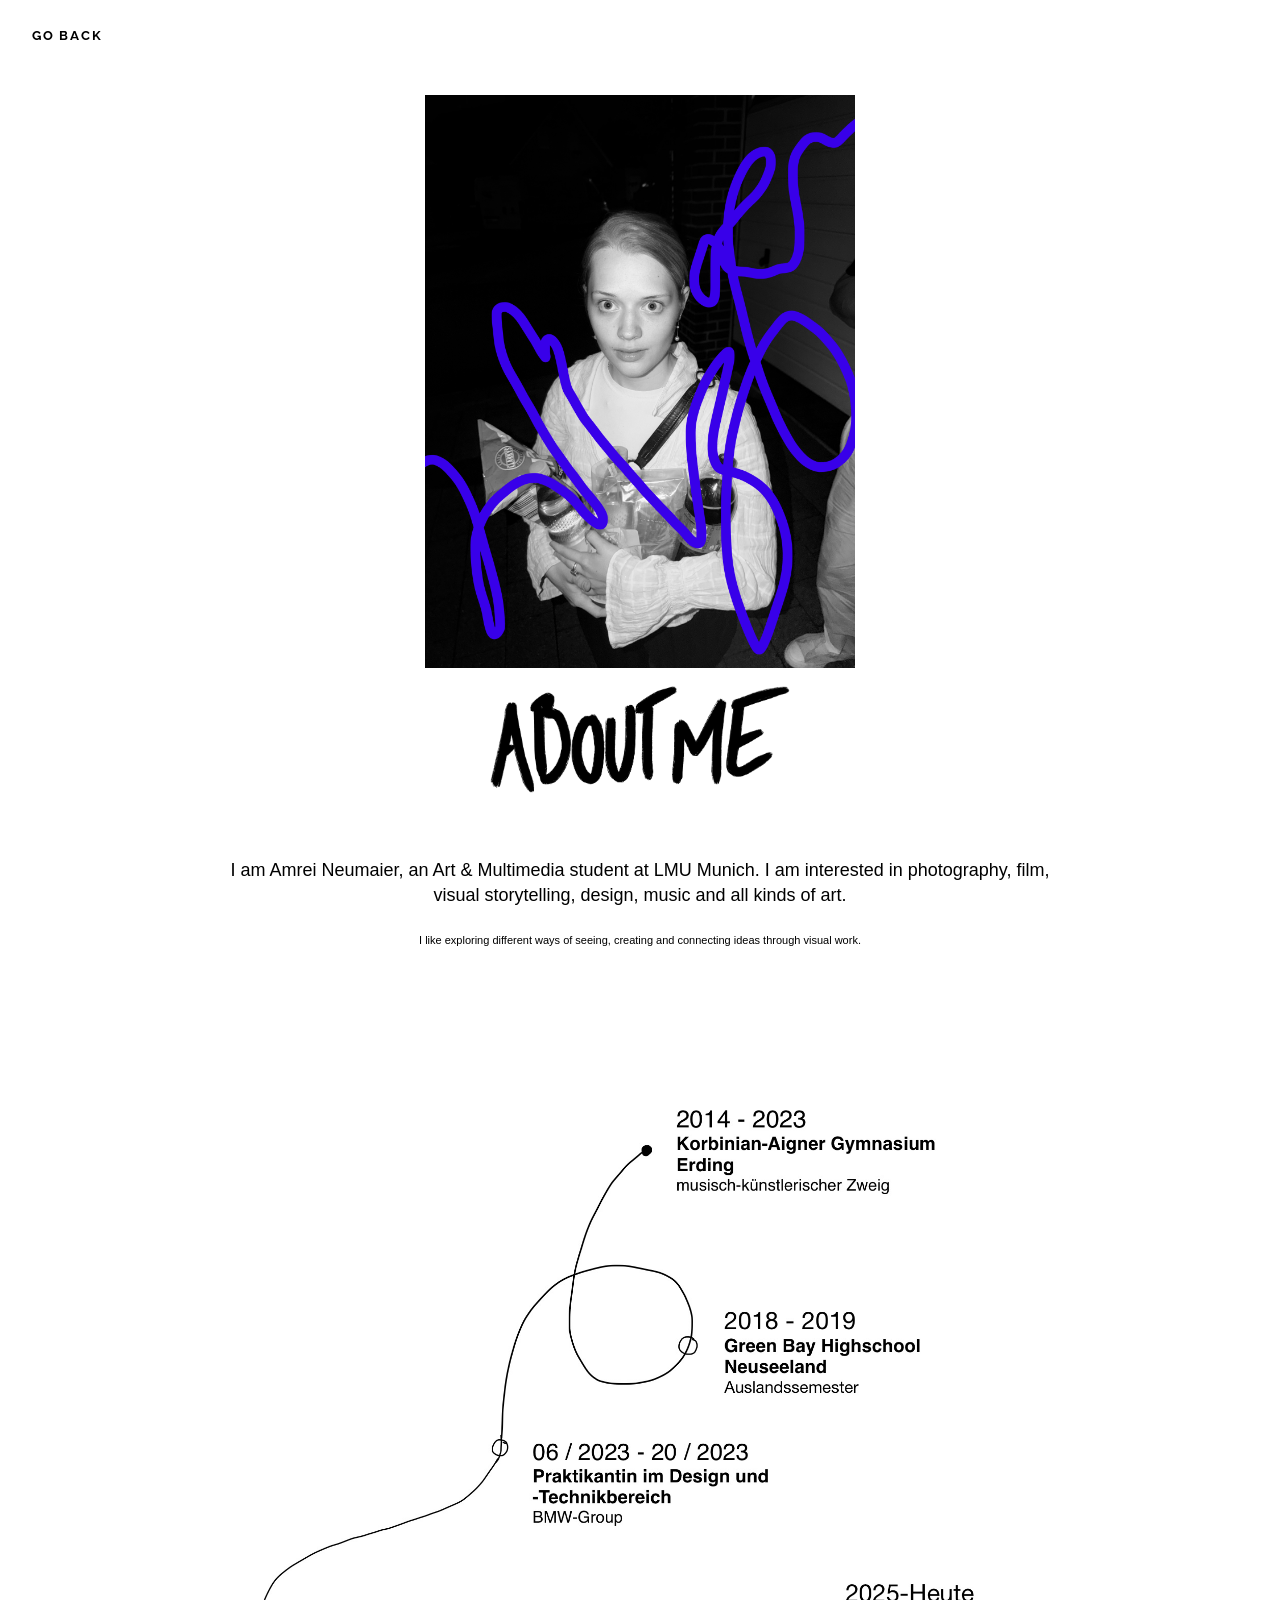
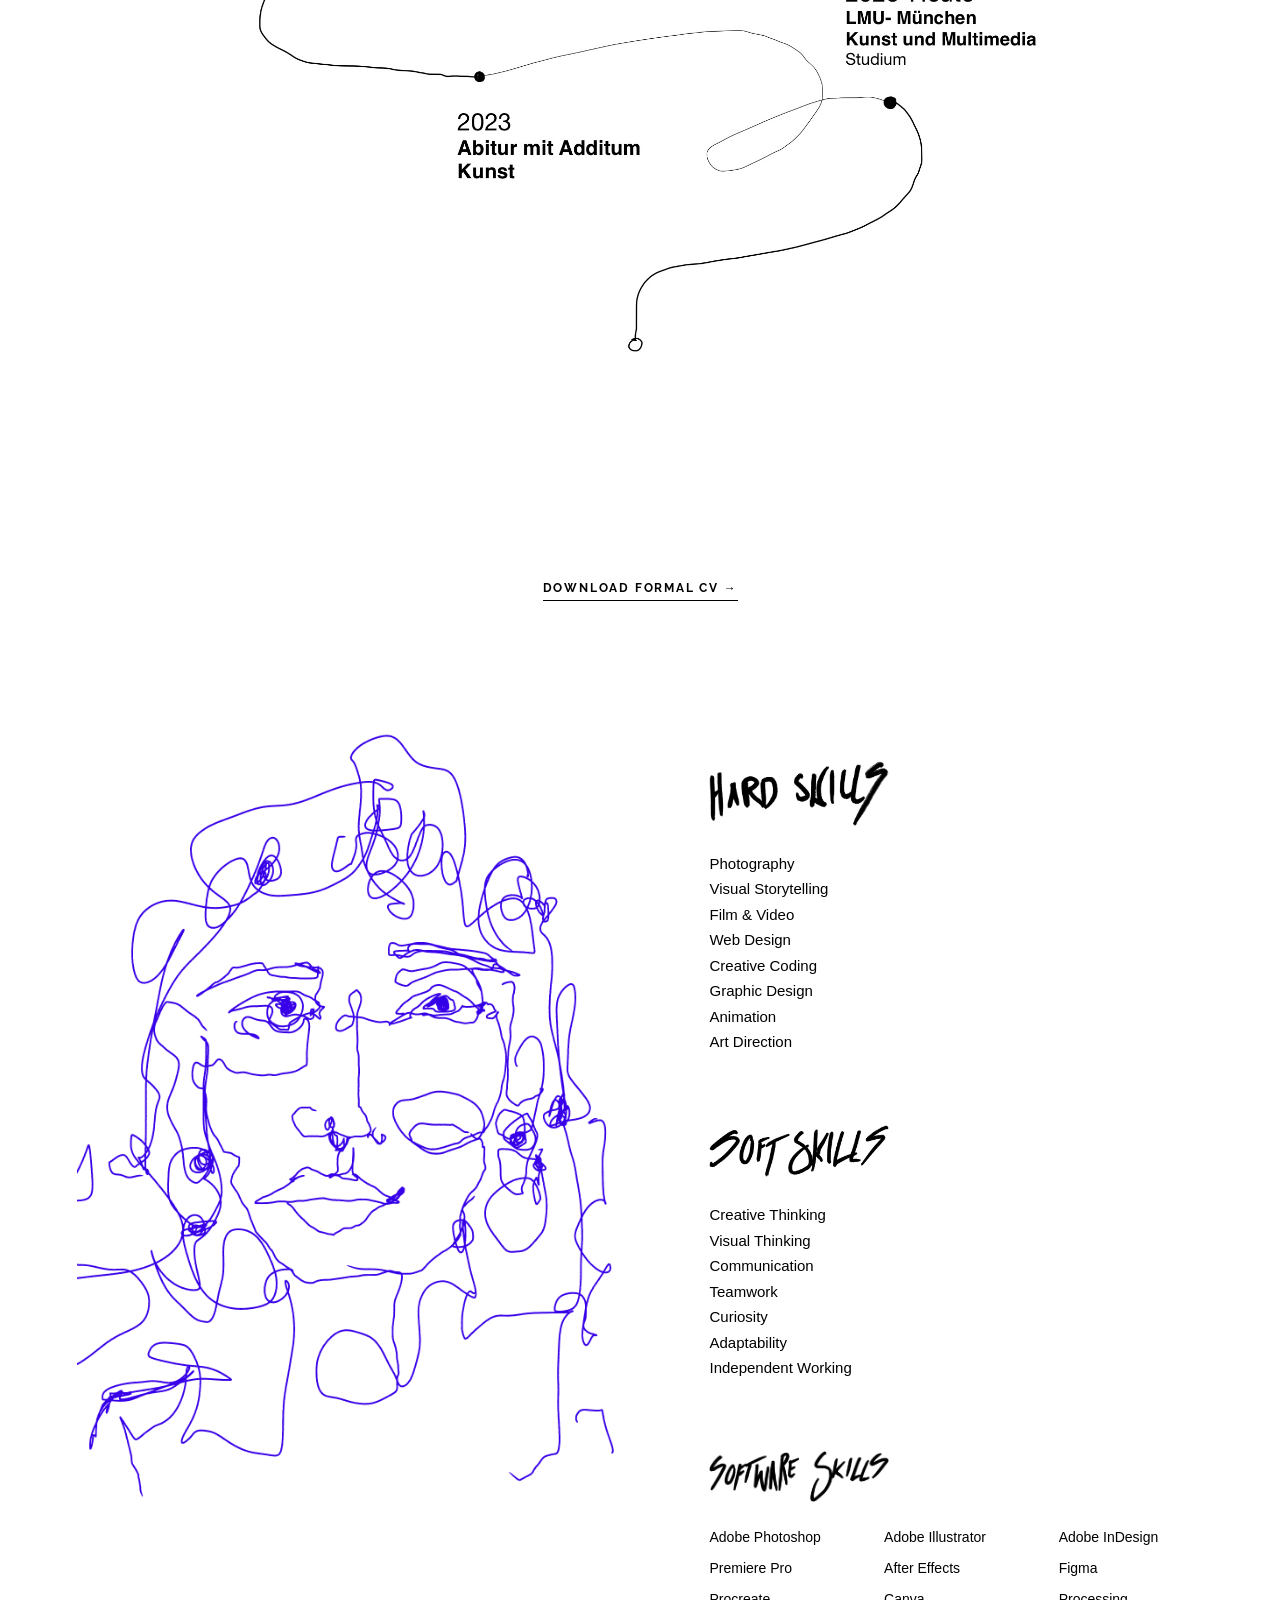
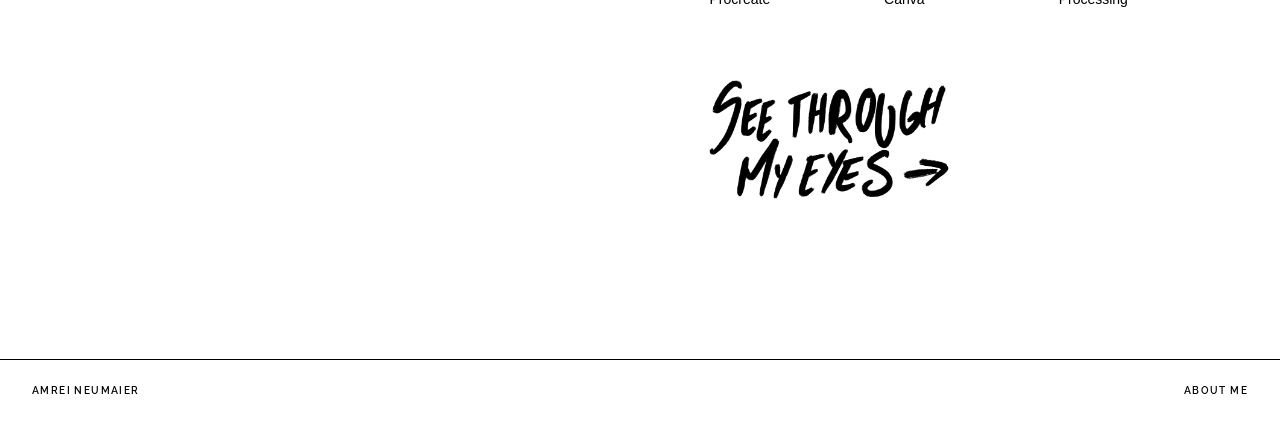
==== pages/about.html @ de789be7 "second commit" ====
<!DOCTYPE html>
<html lang="en">

<head>
    <meta charset="UTF-8">
    <meta name="viewport" content="width=device-width, initial-scale=1.0">

    <title>About Me — Amrei Neumaier</title>

    <!-- Google Font: Raleway -->
    <link rel="preconnect" href="https://fonts.googleapis.com">
    <link rel="preconnect" href="https://fonts.gstatic.com" crossorigin>

    <link
        href="https://fonts.googleapis.com/css2?family=Raleway:wght@300;400;500;600;700;800&display=swap"
        rel="stylesheet"
    >

    <!-- Main CSS -->
    <link rel="stylesheet" href="../css/style.css">
</head>


<body class="about-page">


    <!-- =========================================
         GO BACK
    ========================================== -->

    <a href="../index.html" class="go-back">
        GO BACK
    </a>


    <main class="about-main">


        <!-- =========================================
             PORTRAIT
        ========================================== -->

        <section class="about-portrait-section">

            <div class="about-portrait">

                <img
                    src="../images/portraits/closeup.jpg"
                    alt="Portrait of Amrei Neumaier"
                >

                <img
                    src="../svg/impressions/other/about me.svg"
                    alt="About Me"
                    class="about-title"
                >

            </div>

            <div class="about-description">

                <p class="about-main-text">
                    I am Amrei Neumaier, an Art & Multimedia student at LMU Munich.
                    I am interested in photography, film, visual storytelling,
                    design, music and all kinds of art.
                </p>

                <p class="about-small-text">
                    I like exploring different ways of seeing, creating and
                    connecting ideas through visual work.
                </p>

            </div>

        </section>



        <!-- =========================================
             INFORMAL CV
        ========================================== -->

        <section class="informal-cv-section">

            <div class="informal-cv">

                <img
                    src="../images/general/informal-cv.jpg"
                    alt="Informal CV of Amrei Neumaier"
                >

            </div>

            <!-- Formal CV download -->

            <a
                href="../documents/CV-Amrei-Neumaier.pdf"
                class="cv-download"
                download
            >
                DOWNLOAD FORMAL CV →
            </a>

        </section>



        <!-- =========================================
             ILLUSTRATION + SKILLS
        ========================================== -->

        <section class="skills-section">


            <!-- Illustration -->

            <div class="about-illustration">

                <img
                    src="../images/portraits/illustrationme.jpg"
                    alt="Illustration of Amrei Neumaier"
                >

            </div>



            <!-- Skills -->

            <div class="skills-content">


                <!-- HARD SKILLS -->

                <div class="skill-group">

                    <img
                        src="../svg/impressions/other/hard skills.svg"
                        alt="Hard Skills"
                        class="skill-title"
                    >

                    <ul>
                        <li>Photography</li>
                        <li>Visual Storytelling</li>
                        <li>Film & Video</li>
                        <li>Web Design</li>
                        <li>Creative Coding</li>
                        <li>Graphic Design</li>
                        <li>Animation</li>
                        <li>Art Direction</li>
                    </ul>

                </div>



                <!-- SOFT SKILLS -->

                <div class="skill-group">

                    <img
                        src="../svg/impressions/other/soft skills.svg"
                        alt="Soft Skills"
                        class="skill-title"
                    >

                    <ul>
                        <li>Creative Thinking</li>
                        <li>Visual Thinking</li>
                        <li>Communication</li>
                        <li>Teamwork</li>
                        <li>Curiosity</li>
                        <li>Adaptability</li>
                        <li>Independent Working</li>
                    </ul>

                </div>



                <!-- SOFTWARE SKILLS -->

                <div class="skill-group software-group">

                    <img
                        src="../svg/impressions/other/software skills.svg"
                        alt="Software Skills"
                        class="skill-title"
                    >

                    <div class="software-grid">

                        <span>Adobe Photoshop</span>
                        <span>Adobe Illustrator</span>
                        <span>Adobe InDesign</span>

                        <span>Premiere Pro</span>
                        <span>After Effects</span>
                        <span>Figma</span>

                        <span>Procreate</span>
                        <span>Canva</span>
                        <span>Processing</span>

                    </div>

                </div>


                <!-- SEE THROUGH MY EYES -->

                <a
                    href="impressions.html"
                    class="eyes-link"
                >

                    <img
                        src="../svg/impressions/other/see through my eyes.svg"
                        alt="See through my eyes"
                        class="eyes-title"
                    >

                </a>

            </div>

        </section>


    </main>


    <footer class="about-footer">

        <span>
            AMREI NEUMAIER
        </span>

        <span>
            ABOUT ME
        </span>

    </footer>


</body>

</html>
---- css/style.css ----
/* =====================================================
   AMREI NEUMAIER — PORTFOLIO
   MAIN STYLESHEET
===================================================== */


/* =====================================================
   01 — GLOBAL
===================================================== */

* {
    margin: 0;
    padding: 0;
    box-sizing: border-box;
}

html {
    scroll-behavior: smooth;
}

body {
    background: #ffffff;
    color: #000000;
    font-family: "Raleway", Helvetica, Arial, sans-serif;
    font-weight: 400;
    overflow-x: hidden;
}

a {
    color: inherit;
    text-decoration: none;
}


/* =====================================================
   02 — NAVIGATION
===================================================== */

.navbar {
    position: fixed;
    top: 0;
    left: 0;
    width: 100%;
    height: 72px;
    padding: 0 42px;

    display: flex;
    align-items: center;
    justify-content: space-between;

    background: #ffffff;
    border-bottom: 1px solid #000000;
    z-index: 1000;
}

.nav-left {
    display: flex;
    align-items: center;
    gap: 10px;
}

.brand {
    font-size: 20px;
    font-weight: 800;
    letter-spacing: 0.08em;
    transition: opacity 0.3s ease;
}

.brand:hover {
    opacity: 0.5;
}

.brand-divider {
    font-size: 18px;
    font-weight: 500;
}

.nav-right {
    display: flex;
    align-items: center;
    gap: 34px;
}

.nav-link {
    position: relative;
    font-size: 13px;
    font-weight: 600;
    letter-spacing: 0.16em;
    transition: opacity 0.3s ease;
}

.nav-link:hover {
    opacity: 0.45;
}

.nav-link.active::after {
    content: "";
    position: absolute;
    left: 0;
    right: 0;
    bottom: -8px;
    height: 1px;
    background: #000000;
}


/* =====================================================
   03 — HOME / HERO
===================================================== */

.hero {
    position: relative;
    width: 100%;
    height: 58vh;
    min-height: 500px;
    margin-top: 72px;
    overflow: hidden;
    background: #ffffff;
}

.hero-image {
    width: 100%;
    height: 100%;

    display: flex;
    align-items: center;
    justify-content: center;
}

.hero-image img {
    width: 100%;
    height: 100%;
    object-fit: cover;
    object-position: center;
    display: block;
}


/* =====================================================
   04 — HOME INTRO
===================================================== */

.home-intro {
    min-height: 55vh;
    padding: 100px 8vw;

    display: grid;
    grid-template-columns: 0.3fr 0.8fr 3fr;
    gap: 50px;
    align-items: center;

    background: #ffffff;
}

.intro-number {
    font-size: 14px;
    font-weight: 600;
    letter-spacing: 0.15em;
}

.intro-video {
    width: 240px;
    max-width: 100%;
}

.intro-video video {
    width: 100%;
    height: auto;
    display: block;
}

.intro-text {
    max-width: 850px;
}

.intro-label {
    font-size: 12px;
    font-weight: 600;
    letter-spacing: 0.2em;
    margin-bottom: 30px;
}

.intro-text h2 {
    font-size: clamp(42px, 6vw, 100px);
    line-height: 0.95;
    font-weight: 700;
    letter-spacing: -0.04em;
}

.intro-text h2 span {
    display: block;
    font-weight: 300;
}

.intro-description {
    max-width: 450px;
    margin-top: 45px;

    font-family: Helvetica, Arial, sans-serif;
    font-size: 16px;
    line-height: 1.7;
}

/* =====================================================
   05 — GENERAL FOOTER
===================================================== */

.footer {
    border-top: 1px solid #000000;
    padding: 25px 42px;

    display: flex;
    justify-content: space-between;

    font-size: 10px;
    font-weight: 600;
    letter-spacing: 0.14em;
}

/* =====================================================
   06 — ABOUT PAGE
===================================================== */

.about-page {
    background: #ffffff;
    color: #000000;
}

.about-main {
    width: 100%;
}


/* ---------- Go Back ---------- */

.go-back {
    position: fixed;
    top: 28px;
    left: 32px;
    z-index: 100;

    font-size: 13px;
    font-weight: 700;
    letter-spacing: 0.14em;

    transition: opacity 0.3s ease;
}

.go-back:hover {
    opacity: 0.45;
}


/* ---------- Portrait + About Me ---------- */

.about-portrait-section {
    width: 100%;
    padding-top: 95px;

    display: flex;
    flex-direction: column;
    align-items: center;
}

.about-portrait {
    position: relative;
    width: min(430px, 65vw);
}

.about-portrait > img:first-child {
    width: 100%;
    height: auto;
    display: block;
    filter: none;
}

/* About Me SVG
   Kept OUTSIDE the photo visually. */

.about-title {
    position: relative;
    display: block;

    width: min(300px, 55vw);
    max-width: 100%;
    height: auto;

    margin: 18px auto 0;
    z-index: 5;
}

.about-description {
    width: min(850px, 85vw);
    margin-top: 65px;
    text-align: center;
}

.about-main-text {
    margin: 0 auto;

    font-family: Helvetica, Arial, sans-serif;
    font-size: 18px;
    line-height: 1.35;
}

.about-small-text {
    max-width: 500px;
    margin: 25px auto 0;

    font-family: Helvetica, Arial, sans-serif;
    font-size: 11px;
    line-height: 1.5;
}


/* ---------- Informal CV ---------- */

.informal-cv-section {
    width: 100%;
    padding: 100px 8vw 130px;

    display: flex;
    flex-direction: column;
    align-items: center;
}

.informal-cv {
    width: min(850px, 85vw);
    margin: 0 auto;
}

.informal-cv img {
    width: 100%;
    height: auto;
    display: block;
}

.cv-download {
    margin-top: 35px;

    font-size: 12px;
    font-weight: 700;
    letter-spacing: 0.15em;

    border-bottom: 1px solid #000000;
    padding-bottom: 5px;

    transition: opacity 0.3s ease;
}

.cv-download:hover {
    opacity: 0.45;
}


/* ---------- Skills Section ---------- */

.skills-section {
    width: 100%;
    padding: 0 6vw 160px;

    display: grid;
    grid-template-columns: 1.1fr 1fr;
    gap: 7vw;
    align-items: start;
}

.about-illustration {
    width: 100%;
    display: flex;
    justify-content: center;
}

.about-illustration img {
    width: 100%;
    max-width: 700px;
    height: auto;
    display: block;
}

.skills-content {
    padding-top: 30px;
    max-width: 600px;
}

.skill-group {
    margin-bottom: 70px;
}

.skill-title {
    width: 180px;
    max-width: 55vw;
    height: auto;
    display: block;
    margin-bottom: 25px;
}

.skill-group ul {
    list-style: none;
    padding: 0;
    margin: 0;
}

.skill-group li {
    font-family: Helvetica, Arial, sans-serif;
    font-size: 15px;
    line-height: 1.7;
}

.software-grid {
    display: grid;
    grid-template-columns: repeat(3, 1fr);
    column-gap: 30px;
    row-gap: 10px;
}

.software-grid span {
    font-family: Helvetica, Arial, sans-serif;
    font-size: 14px;
    line-height: 1.5;
}


/* ---------- See Through My Eyes ---------- */

.see-through {
    display: block;
    width: fit-content;

    transition:
        transform 0.3s ease,
        opacity 0.3s ease;
}

.see-through:hover {
    transform: translateX(15px);
    opacity: 0.5;
}

.eyes-link {
    display: block;
}

.eyes-title {
    display: block;

    width: min(240px, 45vw);
    max-width: 100%;
    height: auto;
}


/* ---------- About Footer ---------- */

.about-footer {
    border-top: 1px solid #000000;
    padding: 25px 32px;

    display: flex;
    justify-content: space-between;

    font-size: 10px;
    font-weight: 600;
    letter-spacing: 0.14em;
}


/* =====================================================
   07 — IMPRESSIONS PAGE
===================================================== */

.impressions-page {
    background: #ffffff;
    color: #000000;
}

.impressions-main {
    width: 100%;
}


/* ---------- Intro ---------- */

.impressions-intro {
    width: 100%;
    padding: 100px 8vw 80px;

    display: grid;
    grid-template-columns: 0.8fr 1.2fr;
    gap: 8vw;
    align-items: center;
}

.impressions-eyes {
    width: 100%;
}

.impressions-eyes img {
    width: 100%;
    height: auto;
    display: block;
}


/* ---------- Artistic Perception ---------- */

.artistic-perception {
    max-width: 650px;
}

.artistic-title {
    width: min(100%, 500px);
    height: auto;
    display: block;
    margin-bottom: 45px;
}

.perception-text {
    max-width: 570px;
}

.perception-text p {
    font-family: Helvetica, Arial, sans-serif;
    font-size: 17px;
    line-height: 1.55;
    margin-bottom: 25px;
}


/* ---------- Impressions Title ---------- */

.impressions-gallery-intro {
    width: 100%;
    padding: 120px 8vw 60px;

    display: flex;
    flex-direction: column;
    align-items: center;

    text-align: center;
}

.impressions-title {
    width: min(450px, 55vw);
    height: auto;
    display: block;
    margin: 0 auto 25px;
}

.impressions-subtitle {
    width: min(600px, 85vw);
    margin: 0 auto;
    text-align: center;
}

.impressions-subtitle span {
    display: block;

    font-family: Helvetica, Arial, sans-serif;
    font-size: 10px;
    font-weight: 700;
    letter-spacing: 0.16em;

    margin-bottom: 8px;
}

.impressions-subtitle p {
    max-width: 600px;
    margin: 0 auto;

    font-family: Helvetica, Arial, sans-serif;
    font-size: 11px;
    line-height: 1.5;
    color: #333333;
}


/* ---------- Image Collage ---------- */

.impressions-gallery {
    width: min(1400px, 92vw);
    margin: 0 auto;

    columns: 4 220px;
    column-gap: 25px;

    position: relative;
}

.impression-card {
    width: 100%;
    margin-bottom: 25px;

    break-inside: avoid;
    display: inline-block;
    position: relative;

    transition:
        transform 0.4s ease,
        z-index 0.3s ease;
}

.impression-card img {
    width: 100%;
    height: auto;
    display: block;
}

.impression-card:nth-child(3n) {
    transform: rotate(1.2deg);
}

.impression-card:nth-child(4n) {
    transform: rotate(-1deg);
}

.impression-card:nth-child(7n) {
    transform: rotate(0.6deg);
}

.impression-card:nth-child(9n) {
    transform: rotate(-1.5deg);
}

.impression-card:hover {
    transform: scale(1.04) rotate(0deg);
    z-index: 10;
}


/* ---------- Better Beliefs ---------- */

.better-beliefs {
    break-inside: avoid;

    display: flex;
    align-items: center;
    justify-content: center;

    padding: 50px 20px;
}

.better-beliefs img {
    width: min(260px, 80%);
    height: auto;
    display: block;
}


/* =====================================================
   08 — TABLET
===================================================== */

@media (max-width: 900px) {

    .navbar {
        padding: 0 25px;
    }

    .nav-right {
        gap: 18px;
    }

    .nav-link {
        font-size: 11px;
    }

    .home-intro {
        padding: 90px 7vw;
        grid-template-columns: 1fr;
        gap: 25px;
    }

    .skills-section {
        grid-template-columns: 1fr;
        gap: 60px;
        padding: 0 8vw 100px;
    }

    .about-illustration {
        justify-content: flex-start;
    }

    .skills-content {
        max-width: 700px;
        padding-top: 0;
    }

    .impressions-intro {
        grid-template-columns: 1fr;
        gap: 50px;
        padding: 90px 8vw 70px;
    }

    .artistic-perception {
        max-width: 700px;
    }

    .impressions-gallery {
        columns: 3 180px;
    }
}


/* =====================================================
   09 — MOBILE
===================================================== */

@media (max-width: 650px) {

    .navbar {
        height: auto;
        min-height: 65px;
        padding: 18px 20px;

        flex-direction: column;
        align-items: flex-start;
        gap: 15px;
    }

    .brand {
        font-size: 17px;
    }

    .nav-right {
        width: 100%;
        justify-content: space-between;
        gap: 8px;
    }

    .nav-link {
        font-size: 9px;
        letter-spacing: 0.10em;
    }

    .hero {
        margin-top: 105px;
        min-height: 650px;
        height: calc(100vh - 105px);
    }

    .scroll-indicator {
        display: none;
    }

    .home-intro {
        padding: 80px 25px;
    }

    .intro-text h2 {
        font-size: 52px;
    }

    .footer {
        padding: 20px;
        flex-direction: column;
        gap: 8px;
    }


    /* ---------- About ---------- */

    .go-back {
        top: 20px;
        left: 20px;
        font-size: 11px;
    }

    .about-portrait-section {
        padding-top: 80px;
    }

    .about-portrait {
        width: 85vw;
    }

    .about-title {
        width: min(220px, 55vw);
        margin-top: 14px;
    }

    .about-description {
        margin-top: 50px;
        width: 90vw;
    }

    .about-main-text {
        font-size: 16px;
    }

    .informal-cv-section {
        padding: 70px 20px 90px;
    }

    .skills-section {
        padding: 0 20px 90px;
    }

    .skill-group {
        margin-bottom: 55px;
    }

    .software-grid {
        grid-template-columns: repeat(2, 1fr);
    }

    .eyes-title {
        width: min(190px, 60vw);
    }

    .about-footer {
        padding: 20px;
        flex-direction: column;
        gap: 8px;
    }


    /* ---------- Impressions ---------- */

    .impressions-intro {
        padding: 80px 25px 50px;
        gap: 40px;
    }

    .perception-text p {
        font-size: 15px;
    }

    .impressions-gallery-intro {
        padding: 90px 25px 40px;
    }

    .impressions-title {
        width: min(320px, 70vw);
    }

    .impressions-gallery {
        width: 92vw;
        columns: 2 130px;
        column-gap: 12px;
    }

    .impression-card {
        margin-bottom: 12px;
    }

    .better-beliefs {
        padding: 30px 10px;
    }
}
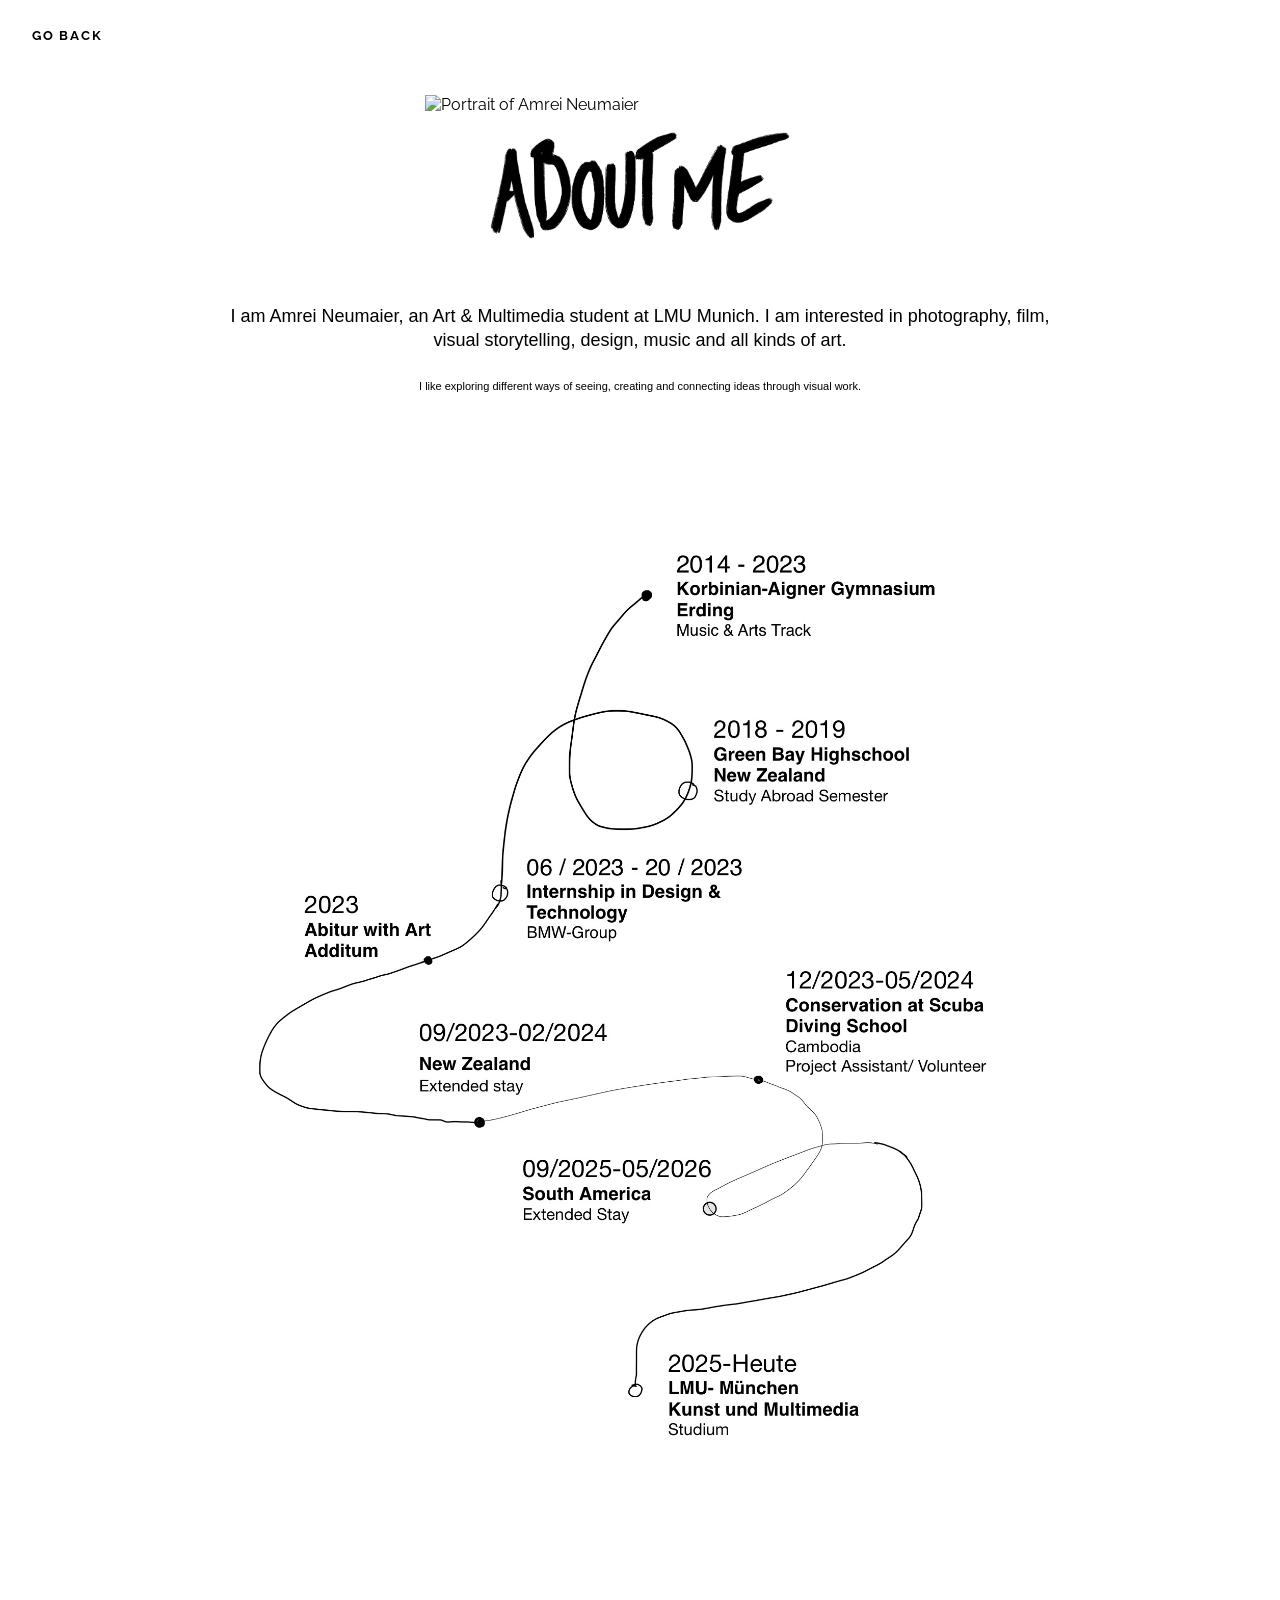
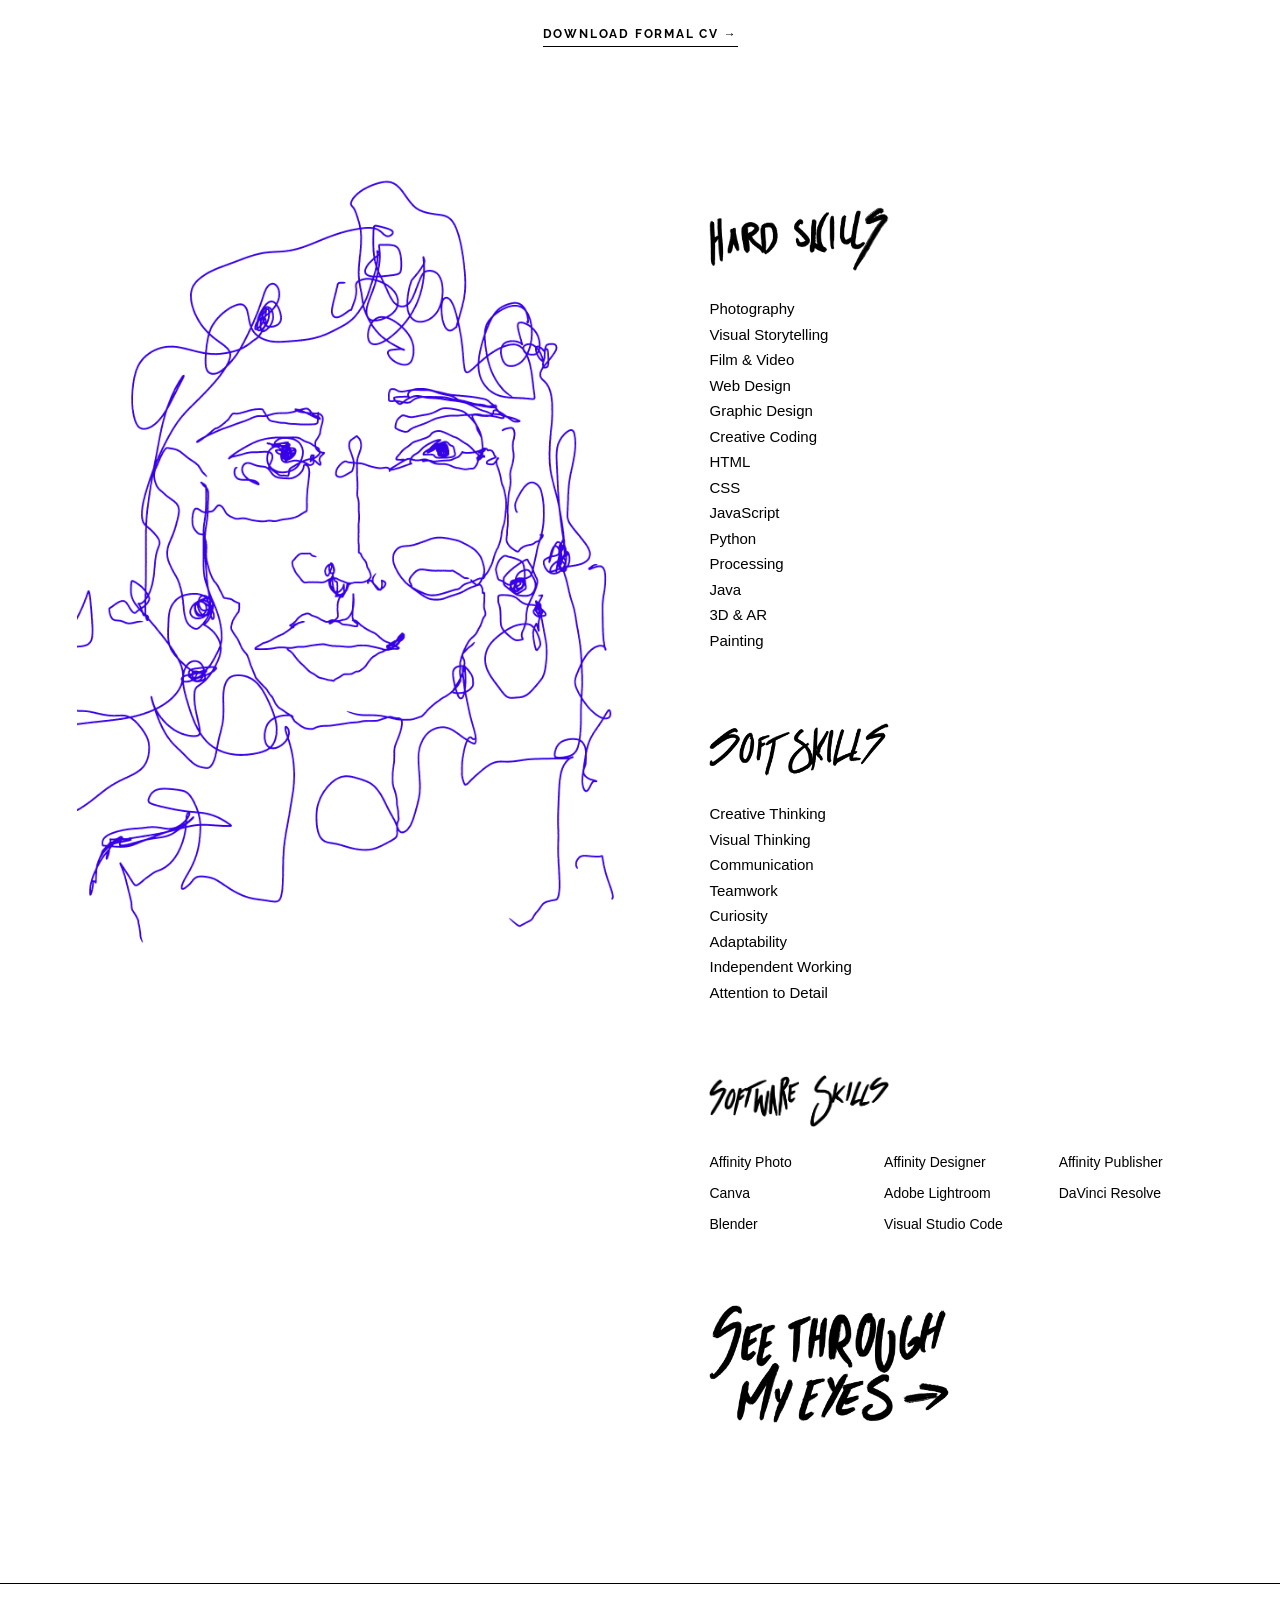
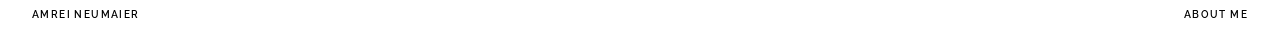
==== commit b54dad4e: "commit 4" ====
--- a/pages/about.html
+++ b/pages/about.html
@@ -94,10 +94,10 @@
             <!-- Formal CV download -->
 
             <a
-                href="../documents/CV-Amrei-Neumaier.pdf"
+                href="../Documents/Amrei_Neumaier_CV.pdf"
                 class="cv-download"
-                download
-            >
+                target="_blank">
+            
                 DOWNLOAD FORMAL CV →
             </a>
 
@@ -145,10 +145,16 @@
                         <li>Visual Storytelling</li>
                         <li>Film & Video</li>
                         <li>Web Design</li>
+                        <li>Graphic Design</li>
                         <li>Creative Coding</li>
-                        <li>Graphic Design</li>
-                        <li>Animation</li>
-                        <li>Art Direction</li>
+                        <li>HTML</li>
+                        <li>CSS</li>
+                        <li>JavaScript</li>
+                        <li>Python</li>
+                        <li>Processing</li>
+                        <li>Java</li>
+                        <li>3D & AR</li>
+                        <li>Painting</li>
                     </ul>
 
                 </div>
@@ -173,6 +179,7 @@
                         <li>Curiosity</li>
                         <li>Adaptability</li>
                         <li>Independent Working</li>
+                        <li>Attention to Detail</li>
                     </ul>
 
                 </div>
@@ -191,17 +198,16 @@
 
                     <div class="software-grid">
 
-                        <span>Adobe Photoshop</span>
-                        <span>Adobe Illustrator</span>
-                        <span>Adobe InDesign</span>
-
-                        <span>Premiere Pro</span>
-                        <span>After Effects</span>
-                        <span>Figma</span>
-
-                        <span>Procreate</span>
+                        <span>Affinity Photo</span>
+                        <span>Affinity Designer</span>
+                        <span>Affinity Publisher</span>
+
                         <span>Canva</span>
-                        <span>Processing</span>
+                        <span>Adobe Lightroom</span>
+                        <span>DaVinci Resolve</span>
+
+                        <span>Blender</span>
+                        <span>Visual Studio Code</span>
 
                     </div>
 
--- a/css/style.css
+++ b/css/style.css
@@ -111,8 +111,7 @@
 .hero {
     position: relative;
     width: 100%;
-    height: 58vh;
-    min-height: 500px;
+    height: calc(100vh - 72px);
     margin-top: 72px;
     overflow: hidden;
     background: #ffffff;
@@ -130,7 +129,7 @@
 .hero-image img {
     width: 100%;
     height: 100%;
-    object-fit: cover;
+    object-fit: contain;
     object-position: center;
     display: block;
 }
@@ -141,8 +140,10 @@
 ===================================================== */
 
 .home-intro {
-    min-height: 55vh;
-    padding: 100px 8vw;
+    width: 100%;
+    height: calc(100vh - 72px);
+    min-height: 0;
+    padding: 80px 8vw;
 
     display: grid;
     grid-template-columns: 0.3fr 0.8fr 3fr;
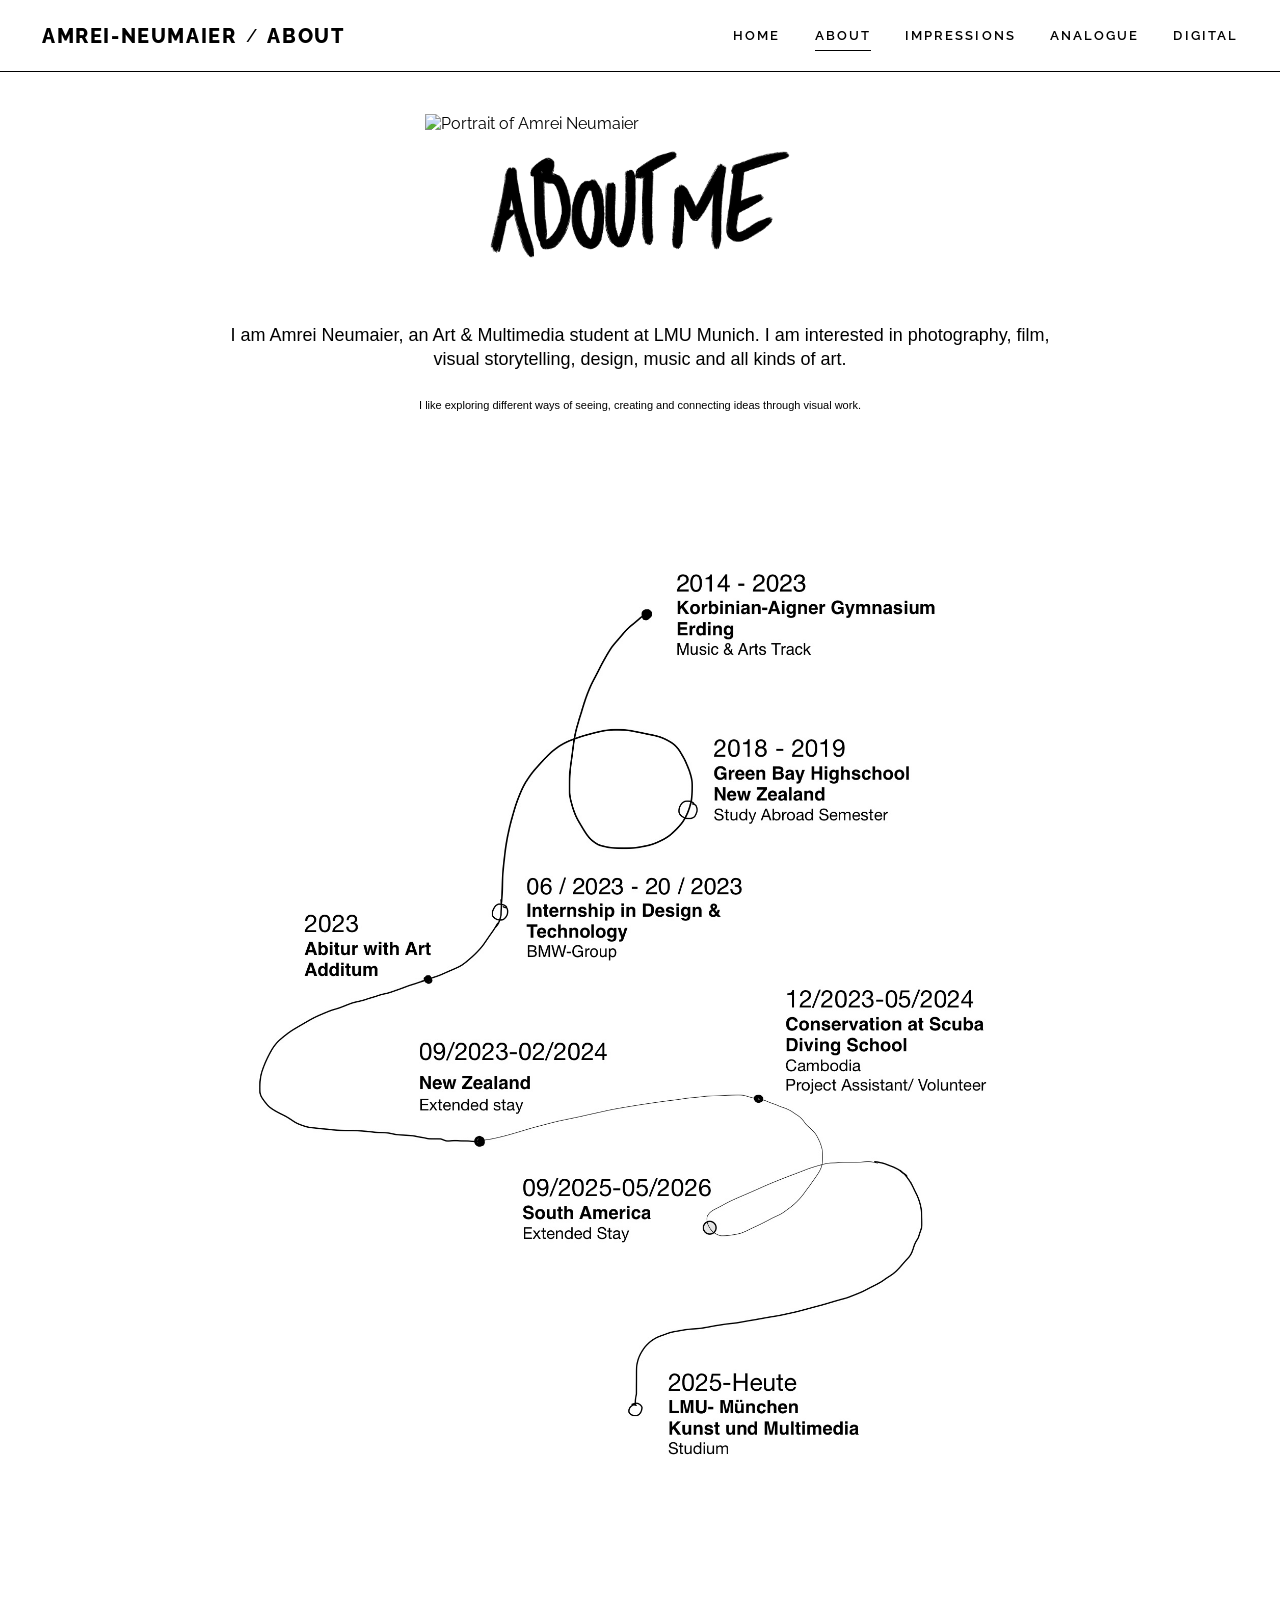
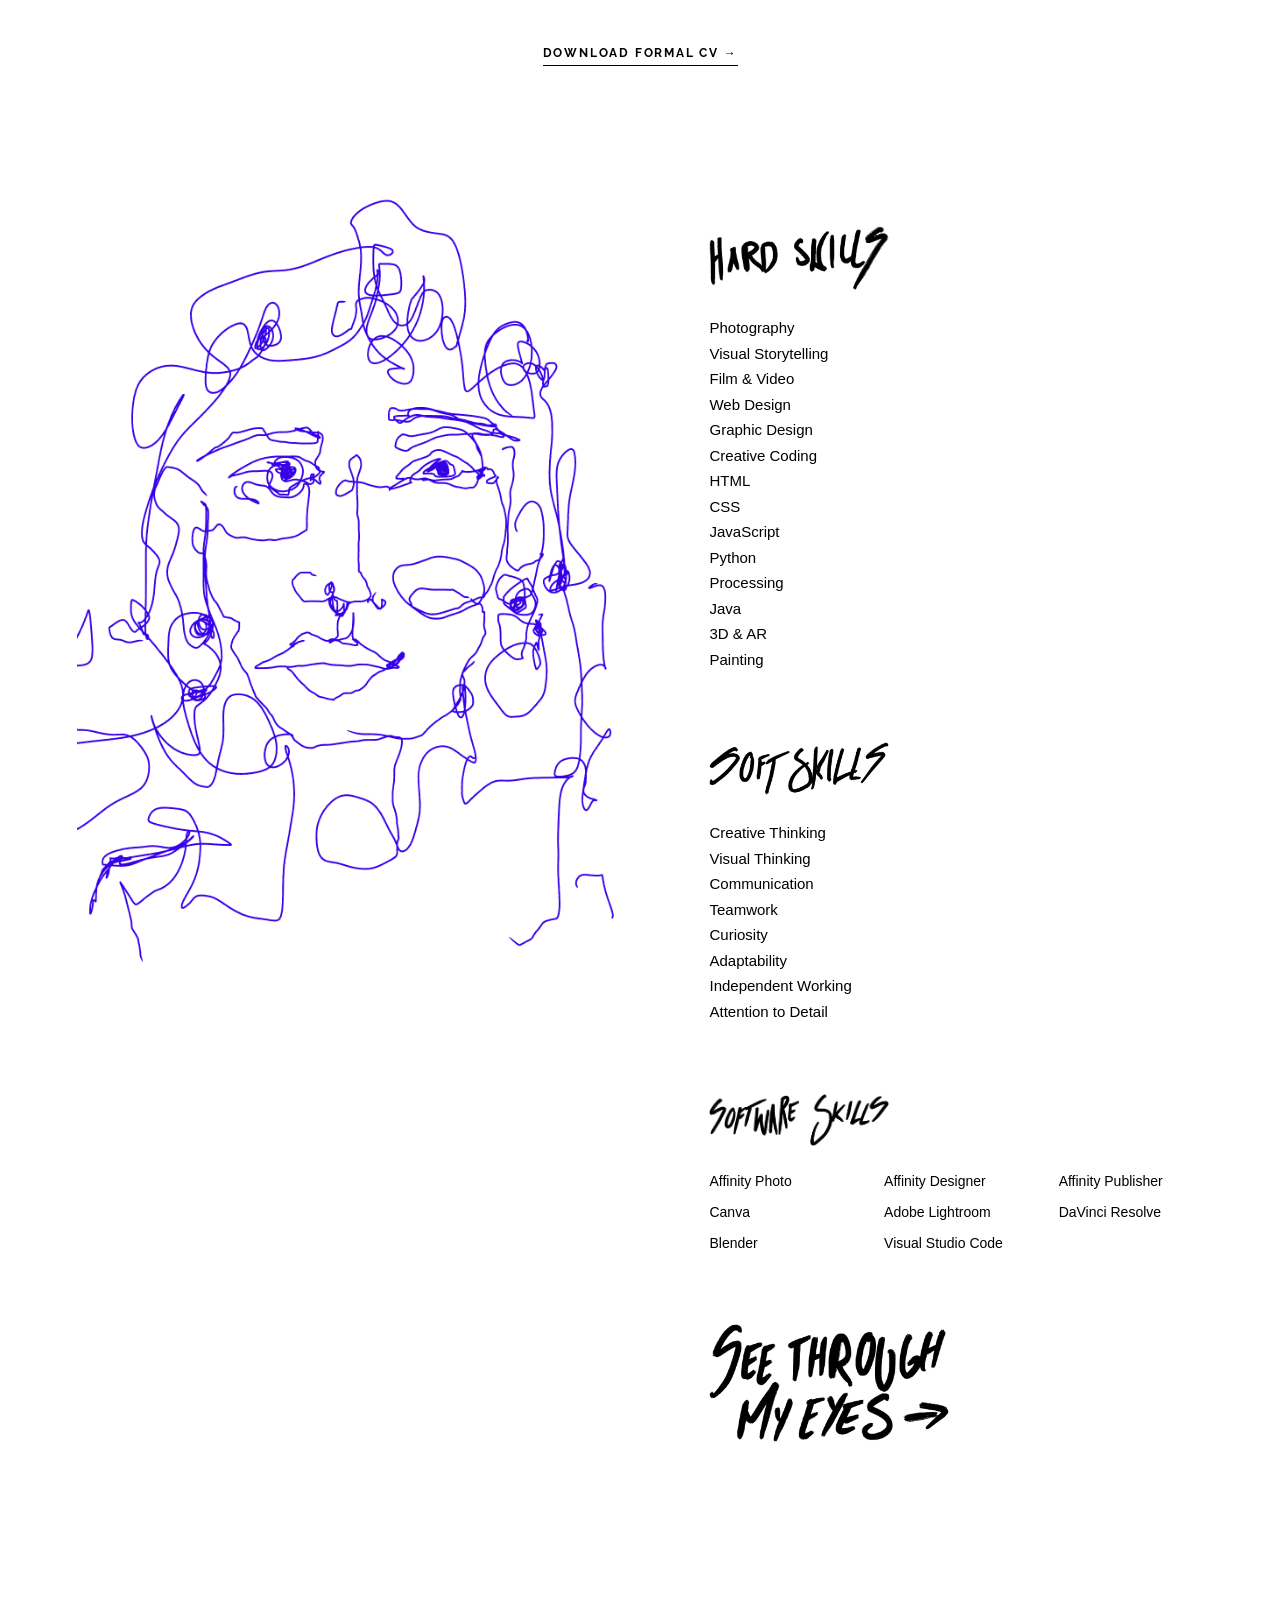
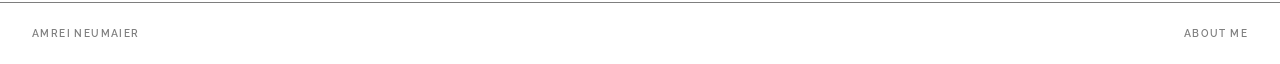
==== commit 5759f30b: "commit 5 commit 5" ====
--- a/pages/about.html
+++ b/pages/about.html
@@ -22,18 +22,56 @@
 
 
 <body class="about-page">
-
-
-    <!-- =========================================
-         GO BACK
-    ========================================== -->
-
-    <a href="../index.html" class="go-back">
-        GO BACK
-    </a>
-
-
-    <main class="about-main">
+    ```html
+<!-- NAVIGATION -->
+<nav class="navbar">
+
+    <div class="nav-left">
+
+        <a href="../index.html" class="brand">
+            AMREI-NEUMAIER
+        </a>
+
+        <span class="brand-divider">
+            /
+        </span>
+
+        <span class="brand">
+            ABOUT
+        </span>
+
+    </div>
+
+
+    <div class="nav-right">
+
+        <a href="../index.html" class="nav-link">
+            HOME
+        </a>
+
+        <a href="about.html" class="nav-link active">
+            ABOUT
+        </a>
+
+        <a href="impressions.html" class="nav-link">
+            IMPRESSIONS
+        </a>
+
+        <a href="analogue.html" class="nav-link">
+            ANALOGUE
+        </a>
+
+        <a href="digital.html" class="nav-link">
+            DIGITAL
+        </a>
+
+    </div>
+
+</nav>
+```
+
+
+
 
 
         <!-- =========================================
--- a/css/style.css
+++ b/css/style.css
@@ -848,4 +848,318 @@
     .better-beliefs {
         padding: 30px 10px;
     }
+}
+/* =========================================
+   DIGITAL PAGE
+========================================= */
+
+.digital-hero {
+    position: relative;
+    width: 100%;
+    height: calc(100vh - 72px);
+    margin-top: 72px;
+    overflow: hidden;
+    display: flex;
+    align-items: center;
+    justify-content: center;
+}
+
+.digital-hero img {
+    position: absolute;
+    inset: 0;
+    width: 100%;
+    height: 100%;
+    object-fit: cover;
+    object-position: center;
+    filter: saturate(0.8);
+}
+
+
+/* Orange / red overlay */
+
+.digital-overlay {
+    position: absolute;
+    inset: 0;
+    background: rgba(30, 70, 150, 0.78);
+}
+
+
+/* DIGITAL lettering */
+
+.digital-title {
+    position: relative;
+    z-index: 2;
+
+    font-size: clamp(100px, 18vw, 300px);
+    font-weight: 400;
+    letter-spacing: -0.07em;
+    line-height: 0.8;
+
+    color: rgba(255, 255, 255, 0.92);
+
+    user-select: none;
+}
+
+/* little decorative crosses */
+
+.digital-hero::before,
+.digital-hero::after {
+    content: "+";
+    position: absolute;
+    z-index: 3;
+
+    color: white;
+    font-size: 34px;
+    font-weight: 200;
+}
+
+.digital-hero::before {
+    top: 45px;
+    left: 45px;
+}
+
+.digital-hero::after {
+    top: 45px;
+    right: 45px;
+}
+
+
+/* =========================================
+   PROJECT SECTION
+========================================= */
+
+.digital-projects {
+    width: min(1200px, 88%);
+    margin: 120px auto 160px;
+}
+
+
+/* Intro */
+
+.digital-intro {
+    margin-bottom: 70px;
+}
+
+.small-label {
+    font-size: 12px;
+    letter-spacing: 0.15em;
+    text-transform: uppercase;
+    margin-bottom: 15px;
+    opacity: 0.55;
+}
+
+.digital-intro h1 {
+    font-size: clamp(50px, 7vw, 90px);
+    line-height: 0.9;
+    margin: 0;
+    letter-spacing: -0.05em;
+}
+
+
+/* =========================================
+   PROJECT CARD
+========================================= */
+
+.digital-project {
+    display: block;
+    color: inherit;
+    text-decoration: none;
+
+    margin-bottom: 120px;
+}
+
+
+/* Image */
+
+.project-image {
+    position: relative;
+    width: 100%;
+    height: min(65vw, 650px);
+
+    overflow: hidden;
+    background: #e9edf2;
+}
+
+
+.project-image video {
+    width: 100%;
+    height: 100%;
+    object-fit: cover;
+
+    transition: transform 0.7s cubic-bezier(.2,.7,.2,1);
+}
+
+
+/* Hover */
+
+.digital-project:hover .project-image video {
+    transform: scale(1.035);
+}
+
+
+/* Number */
+
+.project-number {
+    position: absolute;
+    top: 25px;
+    left: 25px;
+
+    font-size: 13px;
+    letter-spacing: 0.08em;
+
+    color: white;
+    z-index: 3;
+}
+
+
+/* Arrow */
+
+.project-arrow {
+    position: absolute;
+    right: 25px;
+    bottom: 25px;
+
+    width: 58px;
+    height: 58px;
+
+    border-radius: 50%;
+
+    background: rgba(255,255,255,0.9);
+
+    display: flex;
+    align-items: center;
+    justify-content: center;
+
+    font-size: 28px;
+
+    transition: transform 0.3s ease;
+}
+
+.digital-project:hover .project-arrow {
+    transform: translate(5px, -5px);
+}
+
+
+/* Text */
+
+.project-info {
+    display: flex;
+    justify-content: space-between;
+    align-items: baseline;
+
+    padding-top: 20px;
+
+    border-bottom: 1px solid rgba(0,0,0,0.2);
+    padding-bottom: 20px;
+}
+
+.project-info h2 {
+    font-size: clamp(28px, 4vw, 52px);
+    letter-spacing: -0.04em;
+    margin: 0;
+}
+
+.project-info p {
+    font-size: 14px;
+    opacity: 0.55;
+    margin: 0;
+}
+
+
+/* =========================================
+   SEECAFE PREVIEW
+========================================= */
+
+.seecafe-preview {
+    background: #f1eee7;
+
+    display: flex;
+    align-items: center;
+    justify-content: center;
+}
+
+.seecafe-placeholder {
+    text-align: center;
+}
+
+.seecafe-placeholder span {
+    display: block;
+
+    font-size: clamp(70px, 13vw, 190px);
+    font-weight: 800;
+    letter-spacing: -0.08em;
+}
+
+.seecafe-placeholder small {
+    display: block;
+
+    margin-top: 10px;
+
+    font-size: 12px;
+    letter-spacing: 0.2em;
+}
+
+
+/* =========================================
+   FOOTER
+========================================= */
+
+footer {
+    padding: 50px 6%;
+    font-size: 12px;
+    opacity: 0.5;
+}
+
+
+/* =========================================
+   MOBILE
+========================================= */
+
+@media (max-width: 700px) {
+
+    .digital-hero {
+        height: 65vh;
+        min-height: 450px;
+    }
+
+    .digital-title {
+        font-size: 25vw;
+    }
+
+    .digital-projects {
+        width: 90%;
+        margin-top: 80px;
+    }
+
+    .project-image {
+        height: 115vw;
+    }
+
+    .project-info {
+        display: block;
+    }
+
+    .project-info p {
+        margin-top: 8px;
+    }
+
+}
+.digital-subtitle {
+    position: absolute;
+    z-index: 3;
+
+    margin-top: 230px;
+
+    color: white;
+    font-size: 14px;
+    font-weight: 500;
+    letter-spacing: 0.18em;
+    text-transform: uppercase;
+}
+.project-image video {
+    width: 100%;
+    height: 100%;
+    object-fit: cover;
+    display: block;
+    pointer-events: none;
 }
